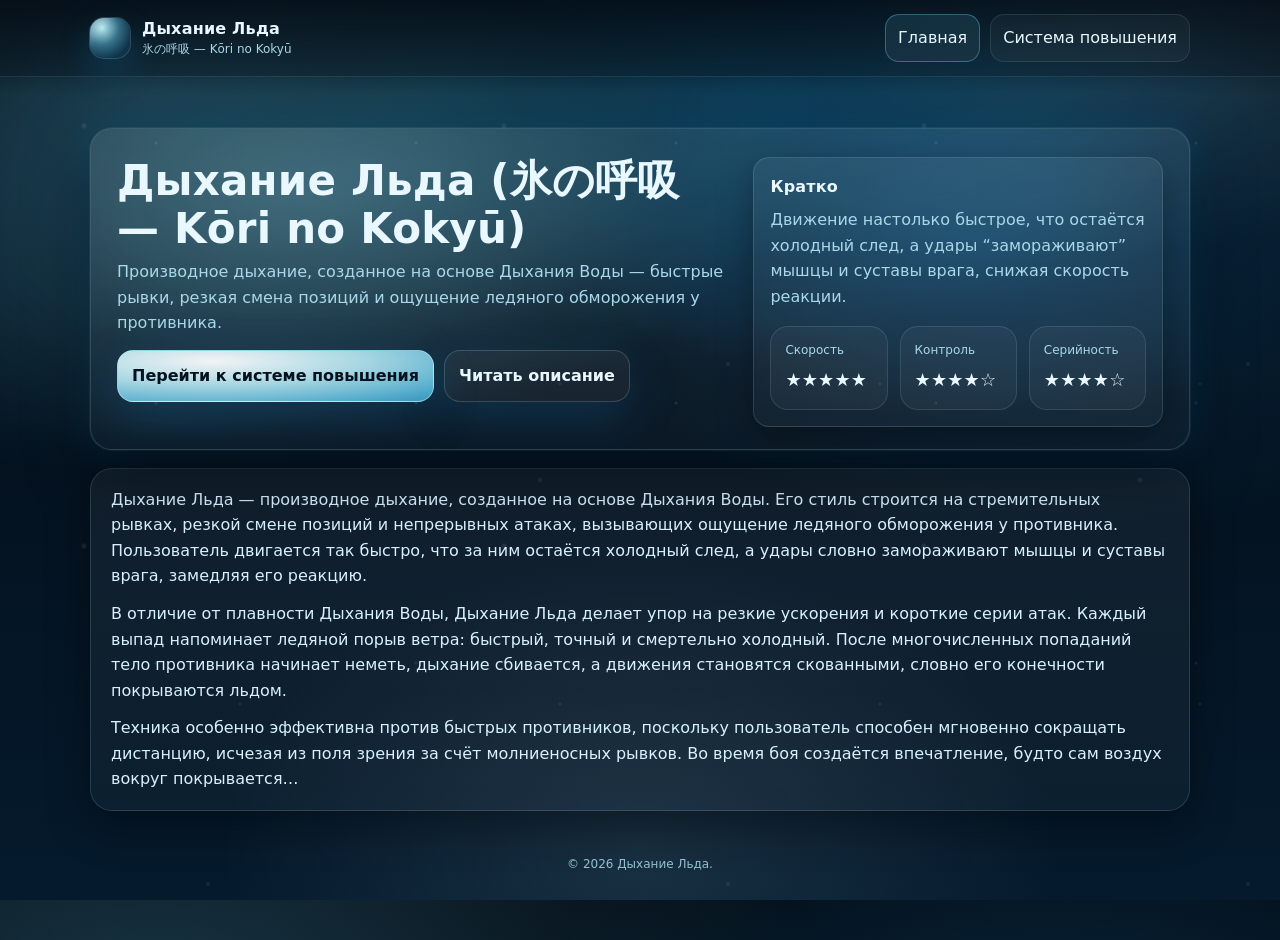
==== index.html @ 289058e8 "Update index.html" ====
<!doctype html>
<html lang="ru">
  <head>
    <meta charset="utf-8" />
    <meta name="viewport" content="width=device-width,initial-scale=1" />
    <title>Дыхание Льда — Главная</title>
    <link rel="stylesheet" href="styles.css" />
  </head>
  <body>
    <div class="aurora" aria-hidden="true"></div>
    <div class="snow" aria-hidden="true"></div>

    <header>
      <div class="nav">
        <div class="brand">
          <div class="brand-mark" aria-hidden="true"></div>
          <div class="brand-text">
            <div class="brand-title">Дыхание Льда</div>
            <div class="brand-sub">氷の呼吸 — Kōri no Kokyū</div>
          </div>
        </div>
        <nav aria-label="Навигация">
          <a class="link active" href="index.html">Главная</a>
          <a class="link" href="upgrade.html">Система повышения</a>
        </nav>
      </div>
    </header>

    <main class="wrap">
      <section class="hero">
        <div class="hero-inner">
          <div>
            <h1>Дыхание Льда (氷の呼吸 — Kōri no Kokyū)</h1>
            <p class="subtitle">
              Производное дыхание, созданное на основе Дыхания Воды — быстрые рывки, резкая смена
              позиций и ощущение ледяного обморожения у противника.
            </p>
            <div class="row">
              <a class="btn" href="upgrade.html">Перейти к системе повышения</a>
              <a class="btn secondary" href="#описание">Читать описание</a>
            </div>
          </div>

          <aside class="card">
            <h2>Кратко</h2>
            <p>
              Движение настолько быстрое, что остаётся холодный след, а удары “замораживают” мышцы и
              суставы врага, снижая скорость реакции.
            </p>
            <div class="grid" aria-label="Статы стиля">
              <div class="stat">
                <div class="k">Скорость</div>
                <div class="v">★★★★★</div>
              </div>
              <div class="stat">
                <div class="k">Контроль</div>
                <div class="v">★★★★☆</div>
              </div>
              <div class="stat">
                <div class="k">Серийность</div>
                <div class="v">★★★★☆</div>
              </div>
            </div>
          </aside>
        </div>
      </section>

      <section id="описание" class="content">
        <article class="prose">
          <p>
            Дыхание Льда — производное дыхание, созданное на основе Дыхания Воды. Его стиль строится
            на стремительных рывках, резкой смене позиций и непрерывных атаках, вызывающих ощущение
            ледяного обморожения у противника. Пользователь двигается так быстро, что за ним
            остаётся холодный след, а удары словно замораживают мышцы и суставы врага, замедляя его
            реакцию.
          </p>
          <p>
            В отличие от плавности Дыхания Воды, Дыхание Льда делает упор на резкие ускорения и
            короткие серии атак. Каждый выпад напоминает ледяной порыв ветра: быстрый, точный и
            смертельно холодный. После многочисленных попаданий тело противника начинает неметь,
            дыхание сбивается, а движения становятся скованными, словно его конечности покрываются
            льдом.
          </p>
          <p>
            Техника особенно эффективна против быстрых противников, поскольку пользователь способен
            мгновенно сокращать дистанцию, исчезая из поля зрения за счёт молниеносных рывков. Во
            время боя создаётся впечатление, будто сам воздух вокруг покрывается…
          </p>
        </article>
      </section>

      <div class="footer">© 2026 Дыхание Льда.</div>
    </main>
  </body>
</html>
---- styles.css ----
:root{
  --bg0:#030a12;
  --bg1:#051a2d;
  --ice0:#bff4ff;
  --ice1:#67d7ff;
  --ice2:#19a7ff;
  --text:#e9f7ff;
  --muted:#a9d8ea;
  --card:rgba(255,255,255,.06);
  --card2:rgba(255,255,255,.10);
  --border:rgba(191,244,255,.20);
  --shadow: 0 18px 60px rgba(0,0,0,.55);
  --glow: 0 0 0 1px rgba(191,244,255,.08), 0 0 38px rgba(25,167,255,.20);
  --radius: 22px;
  --radius2: 16px;
}

*{box-sizing:border-box}
html,body{height:100%}
body{
  margin:0;
  color:var(--text);
  font: 16px/1.6 system-ui, -apple-system, Segoe UI, Roboto, Arial, "Noto Sans", "Liberation Sans", sans-serif;
  background:
    radial-gradient(1200px 700px at 12% 10%, rgba(103,215,255,.20), transparent 55%),
    radial-gradient(900px 600px at 82% 20%, rgba(25,167,255,.18), transparent 60%),
    radial-gradient(700px 500px at 50% 95%, rgba(191,244,255,.10), transparent 60%),
    linear-gradient(180deg, var(--bg0), var(--bg1));
  overflow-x:hidden;
}

.aurora{
  position:fixed;
  inset:-20vh -10vw auto -10vw;
  height:60vh;
  pointer-events:none;
  filter: blur(18px) saturate(1.2);
  opacity:.9;
  background:
    radial-gradient(60% 90% at 30% 60%, rgba(103,215,255,.22), transparent 55%),
    radial-gradient(55% 85% at 60% 55%, rgba(25,167,255,.20), transparent 58%),
    radial-gradient(60% 80% at 85% 45%, rgba(191,244,255,.18), transparent 62%);
  transform: skewY(-8deg);
  animation: drift 12s ease-in-out infinite;
}
@keyframes drift{
  0%,100%{transform:translateY(0) skewY(-8deg)}
  50%{transform:translateY(18px) skewY(-6deg)}
}

.snow{
  position:fixed;
  inset:0;
  pointer-events:none;
  background-image:
    radial-gradient(circle at 20% 30%, rgba(191,244,255,.12) 0 2px, transparent 3px),
    radial-gradient(circle at 75% 20%, rgba(191,244,255,.10) 0 1px, transparent 2px),
    radial-gradient(circle at 40% 70%, rgba(191,244,255,.10) 0 1.5px, transparent 2.5px),
    radial-gradient(circle at 60% 55%, rgba(191,244,255,.12) 0 1px, transparent 2px),
    radial-gradient(circle at 90% 80%, rgba(191,244,255,.10) 0 1.8px, transparent 2.8px);
  background-size: 420px 420px, 320px 320px, 520px 520px, 260px 260px, 600px 600px;
  mix-blend-mode: screen;
  opacity:.75;
  animation: snow 16s linear infinite;
}
@keyframes snow{
  from{background-position: 0 0, 0 0, 0 0, 0 0, 0 0}
  to{background-position: 0 560px, 0 420px, 0 720px, 0 380px, 0 900px}
}

.wrap{
  width:min(1100px, calc(100% - 40px));
  margin:0 auto;
  padding:28px 0 56px;
  position:relative;
}

header{
  position:sticky;
  top:0;
  z-index:10;
  backdrop-filter: blur(14px);
  -webkit-backdrop-filter: blur(14px);
  background: linear-gradient(180deg, rgba(3,10,18,.78), rgba(3,10,18,.35));
  /* Prevent scroll seam artifacts (sticky + blur). */
  transform: translateZ(0);
  will-change: transform;
  backface-visibility: hidden;
  -webkit-backface-visibility: hidden;
  box-shadow: 0 1px 0 rgba(191,244,255,.10);
  border-bottom: none;
  isolation: isolate;
}
header:after{
  content:"";
  position:absolute;
  left:0; right:0; bottom:-18px;
  height:18px;
  background: linear-gradient(180deg, rgba(3,10,18,.20), transparent);
  pointer-events:none;
}
.nav{
  width:min(1100px, calc(100% - 40px));
  margin:0 auto;
  padding:14px 0;
  display:flex;
  align-items:center;
  justify-content:space-between;
  gap:14px;
}
.brand{
  display:flex;
  align-items:center;
  gap:12px;
  min-width: 220px;
}
.brand-mark{
  width:40px;height:40px;
  border-radius:14px;
  background:
    radial-gradient(120% 120% at 30% 25%, rgba(191,244,255,.95), rgba(103,215,255,.45) 35%, rgba(25,167,255,.15) 65%, rgba(255,255,255,.06));
  box-shadow: 0 0 0 1px rgba(191,244,255,.20), 0 14px 35px rgba(25,167,255,.18);
  position:relative;
  overflow:hidden;
}
.brand-mark:after{
  content:"";
  position:absolute;
  inset:-20%;
  background: linear-gradient(110deg, transparent 25%, rgba(255,255,255,.20), transparent 60%);
  transform: translateX(-35%) rotate(18deg);
  animation: sheen 5.2s ease-in-out infinite;
}
@keyframes sheen{
  0%,55%{transform: translateX(-45%) rotate(18deg); opacity:.0}
  65%{opacity:.55}
  90%{transform: translateX(45%) rotate(18deg); opacity:.0}
  100%{opacity:0}
}
.brand-title{
  font-weight: 700;
  letter-spacing:.2px;
}
.brand-sub{
  margin-top:-2px;
  color:var(--muted);
  font-size: 12px;
}
.brand-text{display:flex; flex-direction:column}

nav{
  display:flex;
  align-items:center;
  gap:10px;
  flex-wrap:wrap;
  justify-content:flex-end;
}
.link{
  text-decoration:none;
  color:var(--text);
  padding:10px 12px;
  border-radius: 14px;
  border:1px solid rgba(191,244,255,.10);
  background: rgba(255,255,255,.04);
  box-shadow: 0 0 0 0 rgba(25,167,255,0);
  transition: transform .15s ease, background .15s ease, border-color .15s ease, box-shadow .15s ease;
}
.link:hover{
  transform: translateY(-1px);
  border-color: rgba(191,244,255,.25);
  background: rgba(255,255,255,.06);
  box-shadow: 0 0 0 1px rgba(191,244,255,.08), 0 16px 40px rgba(25,167,255,.14);
}
.link.active{
  border-color: rgba(103,215,255,.35);
  background: linear-gradient(180deg, rgba(103,215,255,.12), rgba(255,255,255,.05));
}

.hero{
  margin-top:24px;
  border:1px solid rgba(191,244,255,.14);
  background: linear-gradient(180deg, rgba(255,255,255,.07), rgba(255,255,255,.03));
  border-radius: var(--radius);
  box-shadow: var(--shadow), var(--glow);
  overflow:hidden;
  position:relative;
}
.hero:before{
  content:"";
  position:absolute;
  inset:-2px;
  background:
    radial-gradient(700px 300px at 18% 20%, rgba(191,244,255,.14), transparent 55%),
    radial-gradient(650px 300px at 80% 35%, rgba(25,167,255,.16), transparent 60%);
  pointer-events:none;
}
.hero-inner{
  position:relative;
  padding: 28px 26px 22px;
  display:grid;
  grid-template-columns: 1.2fr .8fr;
  gap:22px;
  align-items:start;
}
@media (max-width: 920px){
  .hero-inner{grid-template-columns: 1fr; }
}

h1{
  margin:0 0 6px;
  line-height:1.15;
  font-size: clamp(24px, 2.4vw + 14px, 42px);
  letter-spacing:.2px;
}
.subtitle{
  color:var(--muted);
  margin:0 0 14px;
}
.chips{display:flex; gap:8px; flex-wrap:wrap; margin: 12px 0 0}
.chip{
  border:1px solid rgba(191,244,255,.18);
  background: rgba(255,255,255,.04);
  color: var(--muted);
  padding:7px 10px;
  border-radius: 999px;
  font-size: 12px;
}

.card{
  border:1px solid rgba(191,244,255,.14);
  background: linear-gradient(180deg, rgba(255,255,255,.06), rgba(255,255,255,.03));
  border-radius: var(--radius2);
  padding: 16px;
  box-shadow: 0 12px 35px rgba(0,0,0,.35);
}
.card h2{
  margin: 0 0 8px;
  font-size: 16px;
  letter-spacing:.2px;
}
.card p{margin:0; color:var(--muted)}

.content{
  margin-top:18px;
  display:grid;
  grid-template-columns: 1fr;
  gap: 14px;
}
.prose{
  padding: 18px 20px;
  border-radius: var(--radius);
  border: 1px solid rgba(191,244,255,.14);
  background: linear-gradient(180deg, rgba(255,255,255,.06), rgba(255,255,255,.03));
  box-shadow: 0 14px 44px rgba(0,0,0,.40);
}
.prose p{
  margin: 0 0 12px;
  color: #d7f1ff;
}
.prose p:last-child{margin-bottom:0}

.grid{
  margin-top:16px;
  display:grid;
  grid-template-columns: repeat(3, 1fr);
  gap: 12px;
}
@media (max-width: 900px){
  .grid{grid-template-columns:1fr;}
}

.stat{
  padding: 14px 14px;
  border-radius: 18px;
  border:1px solid rgba(191,244,255,.12);
  background: rgba(255,255,255,.04);
}
.stat .k{
  color:var(--muted);
  font-size: 12px;
}
.stat .v{
  margin-top:6px;
  font-size: 18px;
  font-weight: 700;
  letter-spacing:.2px;
}

.btn{
  display:inline-flex;
  align-items:center;
  justify-content:center;
  gap:10px;
  text-decoration:none;
  color: #04121f;
  font-weight: 700;
  padding: 12px 14px;
  border-radius: 16px;
  background:
    radial-gradient(140% 140% at 30% 20%, rgba(255,255,255,.95), rgba(191,244,255,.85) 35%, rgba(103,215,255,.75) 65%, rgba(25,167,255,.55));
  border:1px solid rgba(191,244,255,.50);
  box-shadow: 0 16px 50px rgba(25,167,255,.18);
  transition: transform .15s ease, filter .15s ease;
}
.btn:hover{transform: translateY(-1px); filter: brightness(1.02)}
.btn:active{transform: translateY(0)}
.btn.secondary{
  color: var(--text);
  font-weight: 600;
  background: rgba(255,255,255,.05);
  border: 1px solid rgba(191,244,255,.18);
}

.row{
  margin-top: 14px;
  display:flex;
  gap:10px;
  flex-wrap:wrap;
}

.footer{
  margin-top: 26px;
  color: rgba(169,216,234,.85);
  font-size: 12px;
  text-align:center;
  padding: 18px 0 10px;
}

/* Upgrade page */
.levels{
  margin-top: 16px;
  display:grid;
  grid-template-columns: repeat(2, 1fr);
  gap: 12px;
}
@media (max-width: 900px){ .levels{grid-template-columns:1fr;} }

.level{
  padding: 16px;
  border-radius: var(--radius);
  border: 1px solid rgba(191,244,255,.14);
  background: linear-gradient(180deg, rgba(255,255,255,.06), rgba(255,255,255,.03));
  box-shadow: 0 14px 44px rgba(0,0,0,.36);
  position:relative;
  overflow:hidden;
}
.level:before{
  content:"";
  position:absolute;
  inset:-2px;
  background: radial-gradient(420px 220px at 20% 0%, rgba(191,244,255,.14), transparent 60%);
  pointer-events:none;
}
.level .top{
  position:relative;
  display:flex;
  align-items:baseline;
  justify-content:space-between;
  gap:10px;
}
.badge{
  font-size: 12px;
  color: var(--muted);
  border:1px solid rgba(191,244,255,.18);
  background: rgba(255,255,255,.04);
  padding: 6px 10px;
  border-radius: 999px;
}
.level h3{
  position:relative;
  margin: 10px 0 6px;
  font-size: 18px;
}
.level ul{
  position:relative;
  margin: 0;
  padding-left: 18px;
  color: #d7f1ff;
}
.level li{margin: 6px 0}
.hint{
  margin-top: 10px;
  color: var(--muted);
  font-size: 12px;
  position:relative;
}
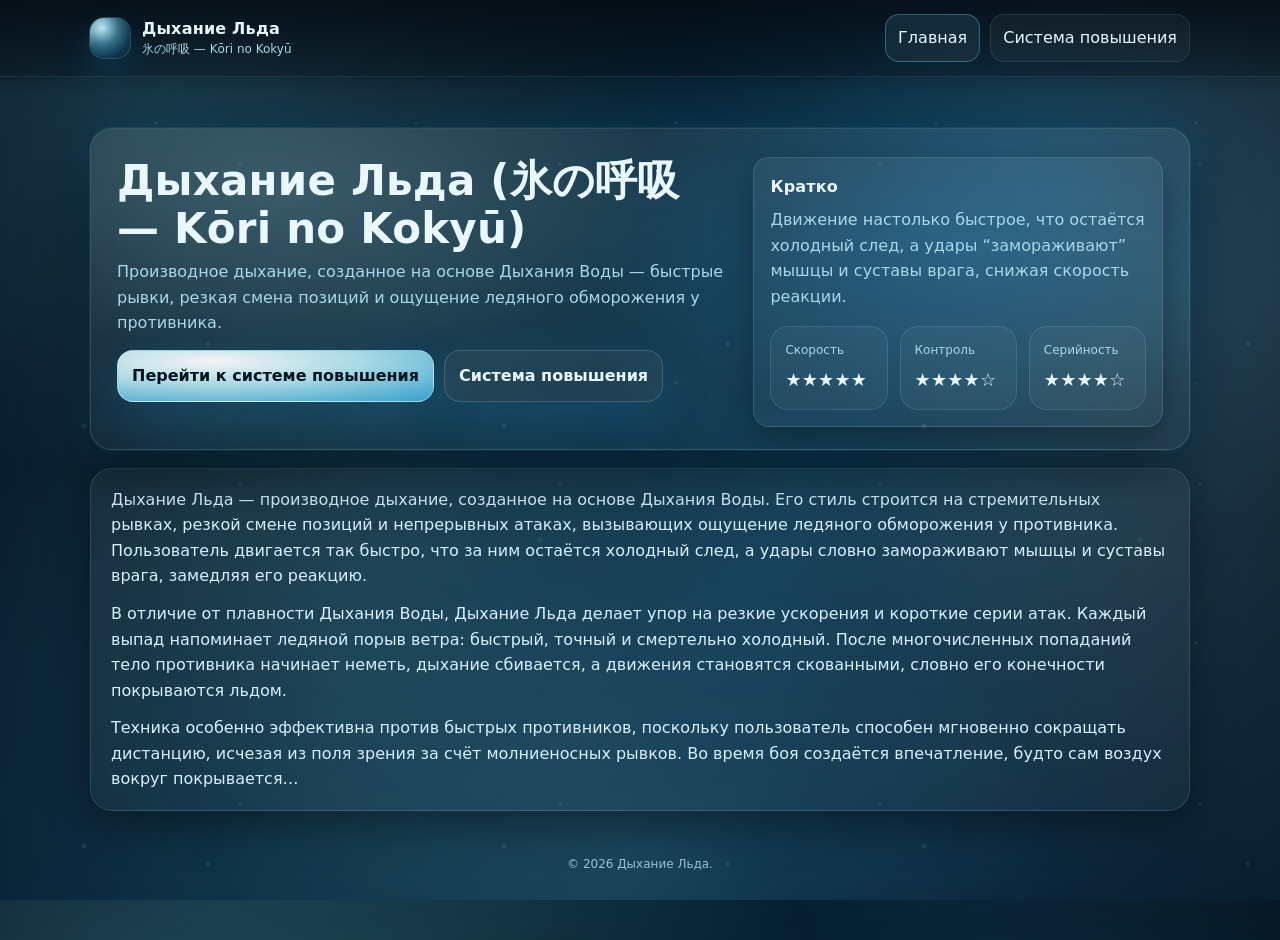
==== commit ee90e0fc: "Update index.html" ====
--- a/index.html
+++ b/index.html
@@ -37,7 +37,7 @@
             </p>
             <div class="row">
               <a class="btn" href="upgrade.html">Перейти к системе повышения</a>
-              <a class="btn secondary" href="#описание">Читать описание</a>
+              <a class="btn secondary" href="upgrade.html">Система повышения</a>
             </div>
           </div>
 
--- a/styles.css
+++ b/styles.css
@@ -31,8 +31,7 @@
 
 .aurora{
   position:fixed;
-  inset:-20vh -10vw auto -10vw;
-  height:60vh;
+  inset:-35vh -10vw -35vh -10vw;
   pointer-events:none;
   filter: blur(18px) saturate(1.2);
   opacity:.9;
@@ -42,6 +41,9 @@
     radial-gradient(60% 80% at 85% 45%, rgba(191,244,255,.18), transparent 62%);
   transform: skewY(-8deg);
   animation: drift 12s ease-in-out infinite;
+  /* Fade edges to avoid visible seam line */
+  -webkit-mask-image: linear-gradient(180deg, transparent, #000 20%, #000 80%, transparent);
+  mask-image: linear-gradient(180deg, transparent, #000 20%, #000 80%, transparent);
 }
 @keyframes drift{
   0%,100%{transform:translateY(0) skewY(-8deg)}
@@ -52,6 +54,17 @@
   position:fixed;
   inset:0;
   pointer-events:none;
+  overflow:hidden;
+  mix-blend-mode: screen;
+  opacity:.75;
+  transform: translateZ(0);
+  will-change: transform;
+}
+.snow:before{
+  content:"";
+  position:absolute;
+  left:0; right:0; top:-60%;
+  height:220%;
   background-image:
     radial-gradient(circle at 20% 30%, rgba(191,244,255,.12) 0 2px, transparent 3px),
     radial-gradient(circle at 75% 20%, rgba(191,244,255,.10) 0 1px, transparent 2px),
@@ -59,13 +72,14 @@
     radial-gradient(circle at 60% 55%, rgba(191,244,255,.12) 0 1px, transparent 2px),
     radial-gradient(circle at 90% 80%, rgba(191,244,255,.10) 0 1.8px, transparent 2.8px);
   background-size: 420px 420px, 320px 320px, 520px 520px, 260px 260px, 600px 600px;
-  mix-blend-mode: screen;
-  opacity:.75;
-  animation: snow 16s linear infinite;
-}
-@keyframes snow{
-  from{background-position: 0 0, 0 0, 0 0, 0 0, 0 0}
-  to{background-position: 0 560px, 0 420px, 0 720px, 0 380px, 0 900px}
+  background-repeat: repeat;
+  transform: translate3d(0, 0, 0);
+  will-change: transform;
+  animation: snowMove 16s linear infinite;
+}
+@keyframes snowMove{
+  from{transform: translate3d(0, 0, 0)}
+  to{transform: translate3d(0, 30%, 0)}
 }
 
 .wrap{
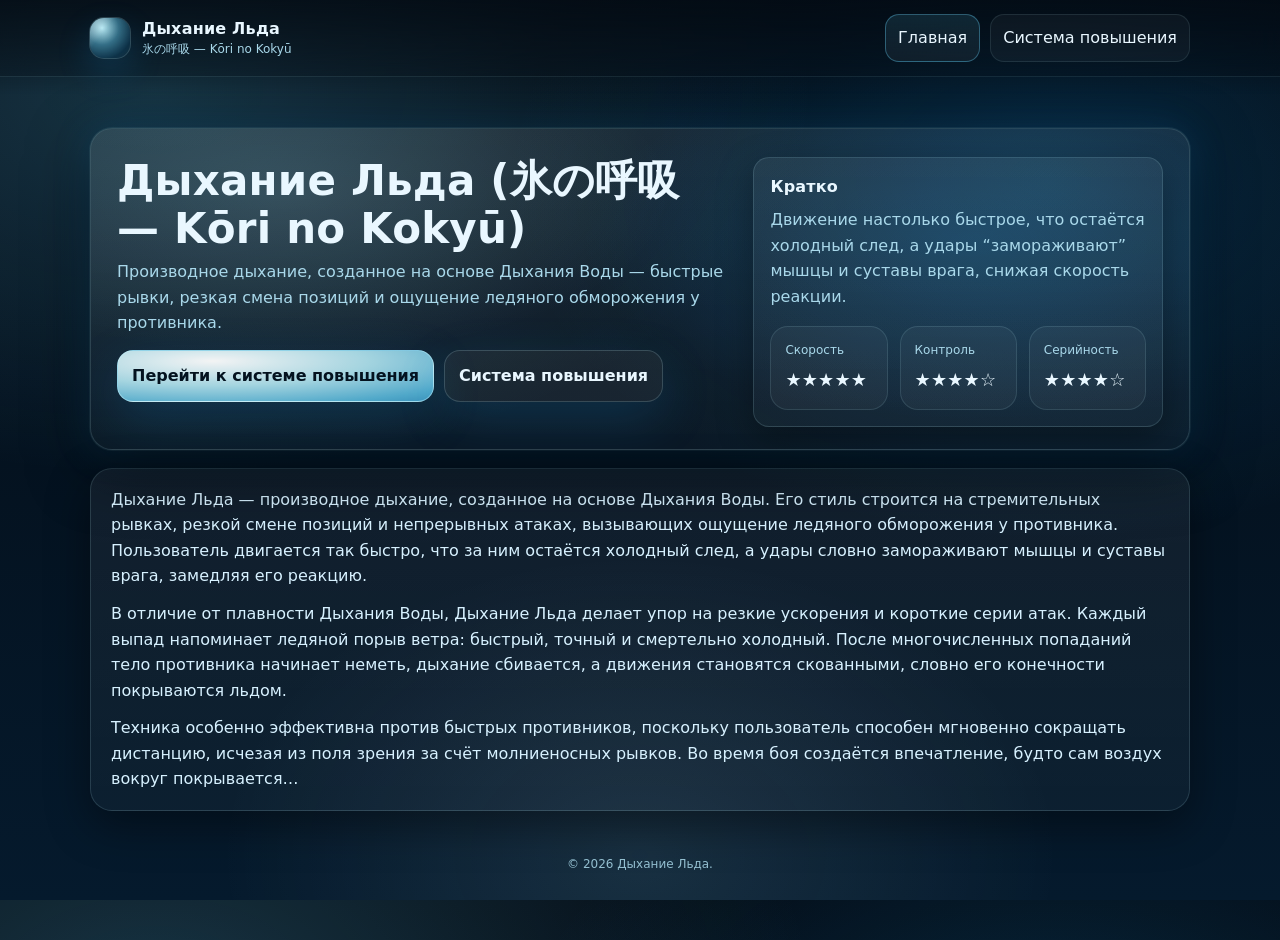
==== commit 09634744: "Update index.html" ====
--- a/index.html
+++ b/index.html
@@ -7,9 +7,6 @@
     <link rel="stylesheet" href="styles.css" />
   </head>
   <body>
-    <div class="aurora" aria-hidden="true"></div>
-    <div class="snow" aria-hidden="true"></div>
-
     <header>
       <div class="nav">
         <div class="brand">
--- a/styles.css
+++ b/styles.css
@@ -41,9 +41,8 @@
     radial-gradient(60% 80% at 85% 45%, rgba(191,244,255,.18), transparent 62%);
   transform: skewY(-8deg);
   animation: drift 12s ease-in-out infinite;
-  /* Fade edges to avoid visible seam line */
-  -webkit-mask-image: linear-gradient(180deg, transparent, #000 20%, #000 80%, transparent);
-  mask-image: linear-gradient(180deg, transparent, #000 20%, #000 80%, transparent);
+  transform: translateZ(0) skewY(-8deg);
+  will-change: transform;
 }
 @keyframes drift{
   0%,100%{transform:translateY(0) skewY(-8deg)}
@@ -55,8 +54,9 @@
   inset:0;
   pointer-events:none;
   overflow:hidden;
-  mix-blend-mode: screen;
-  opacity:.75;
+  /* Avoid blend-mode seams on some GPUs/browsers */
+  mix-blend-mode: normal;
+  opacity:.55;
   transform: translateZ(0);
   will-change: transform;
 }
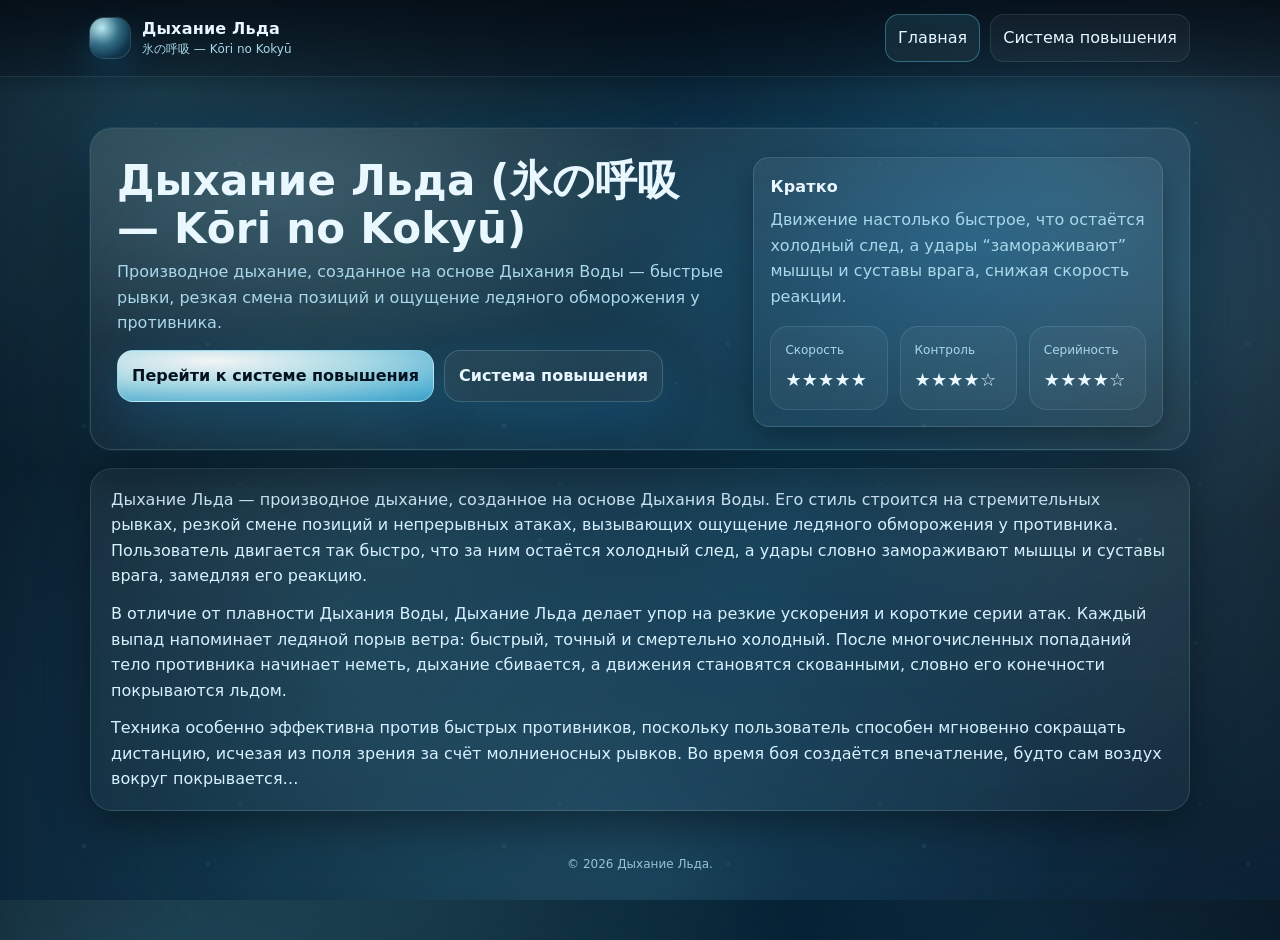
==== commit 4a1ea190: "Update index.html" ====
--- a/index.html
+++ b/index.html
@@ -7,6 +7,9 @@
     <link rel="stylesheet" href="styles.css" />
   </head>
   <body>
+    <div class="aurora" aria-hidden="true"></div>
+    <div class="snow" aria-hidden="true"></div>
+
     <header>
       <div class="nav">
         <div class="brand">
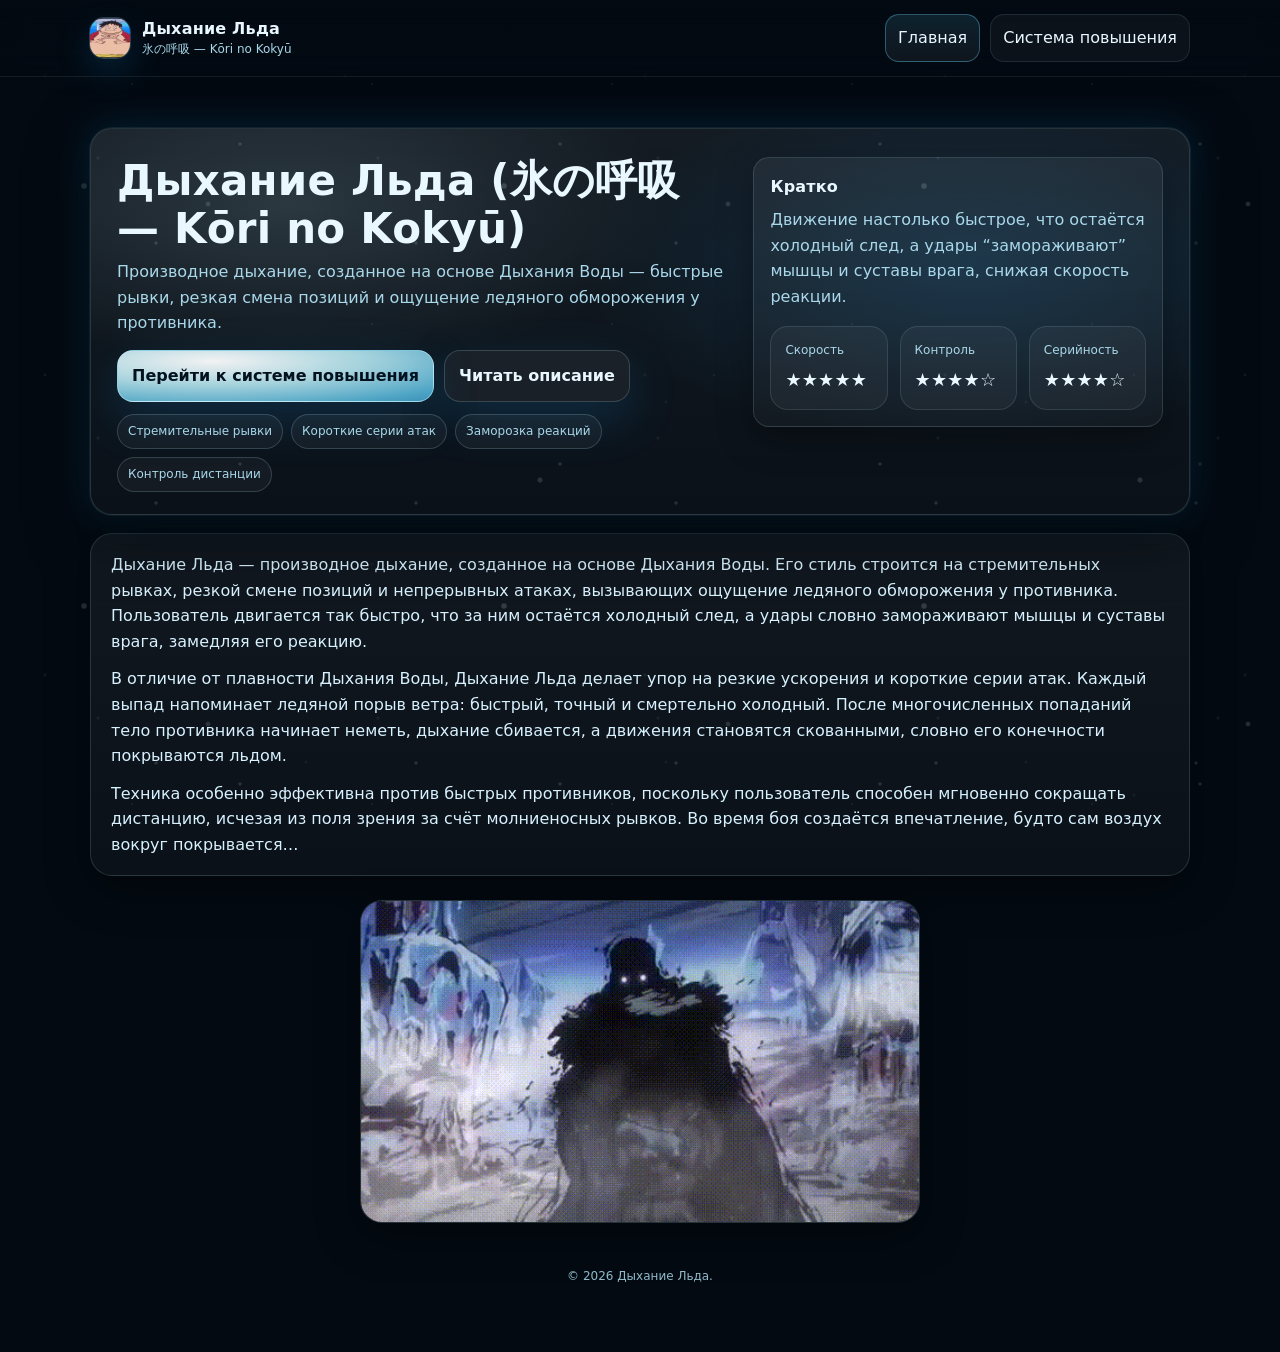
==== commit 8dbc7329: "Update index.html" ====
--- a/index.html
+++ b/index.html
@@ -13,7 +13,7 @@
     <header>
       <div class="nav">
         <div class="brand">
-          <div class="brand-mark" aria-hidden="true"></div>
+          <img class="brand-mark" src="luffy-hungry.gif" alt="Логотип" />
           <div class="brand-text">
             <div class="brand-title">Дыхание Льда</div>
             <div class="brand-sub">氷の呼吸 — Kōri no Kokyū</div>
@@ -37,7 +37,13 @@
             </p>
             <div class="row">
               <a class="btn" href="upgrade.html">Перейти к системе повышения</a>
-              <a class="btn secondary" href="upgrade.html">Система повышения</a>
+              <a class="btn secondary" href="#описание">Читать описание</a>
+            </div>
+            <div class="chips" aria-label="Ключевые особенности">
+              <span class="chip">Стремительные рывки</span>
+              <span class="chip">Короткие серии атак</span>
+              <span class="chip">Заморозка реакций</span>
+              <span class="chip">Контроль дистанции</span>
             </div>
           </div>
 
@@ -89,6 +95,10 @@
         </article>
       </section>
 
+      <section class="center-gif" aria-label="Анимация">
+        <img class="center-gif-img" src="lsyBOX8TTvo6jJkT.gif" alt="Анимация" />
+      </section>
+
       <div class="footer">© 2026 Дыхание Льда.</div>
     </main>
   </body>
--- a/styles.css
+++ b/styles.css
@@ -21,28 +21,22 @@
   margin:0;
   color:var(--text);
   font: 16px/1.6 system-ui, -apple-system, Segoe UI, Roboto, Arial, "Noto Sans", "Liberation Sans", sans-serif;
-  background:
-    radial-gradient(1200px 700px at 12% 10%, rgba(103,215,255,.20), transparent 55%),
-    radial-gradient(900px 600px at 82% 20%, rgba(25,167,255,.18), transparent 60%),
-    radial-gradient(700px 500px at 50% 95%, rgba(191,244,255,.10), transparent 60%),
-    linear-gradient(180deg, var(--bg0), var(--bg1));
+  /* Uniform background to avoid visible shade seams */
+  background: var(--bg0);
   overflow-x:hidden;
 }
 
 .aurora{
   position:fixed;
-  inset:-35vh -10vw -35vh -10vw;
+  inset:0;
   pointer-events:none;
-  filter: blur(18px) saturate(1.2);
-  opacity:.9;
-  background:
-    radial-gradient(60% 90% at 30% 60%, rgba(103,215,255,.22), transparent 55%),
-    radial-gradient(55% 85% at 60% 55%, rgba(25,167,255,.20), transparent 58%),
-    radial-gradient(60% 80% at 85% 45%, rgba(191,244,255,.18), transparent 62%);
-  transform: skewY(-8deg);
-  animation: drift 12s ease-in-out infinite;
-  transform: translateZ(0) skewY(-8deg);
-  will-change: transform;
+  /* Hard mode: no blur/filter to avoid scroll seams */
+  filter: none;
+  /* Keep aurora disabled to ensure perfectly uniform tone */
+  opacity:0;
+  background:none;
+  transform: translateZ(0);
+  will-change: opacity;
 }
 @keyframes drift{
   0%,100%{transform:translateY(0) skewY(-8deg)}
@@ -54,32 +48,50 @@
   inset:0;
   pointer-events:none;
   overflow:hidden;
-  /* Avoid blend-mode seams on some GPUs/browsers */
   mix-blend-mode: normal;
   opacity:.55;
   transform: translateZ(0);
   will-change: transform;
 }
-.snow:before{
+.snow:before,
+.snow:after{
   content:"";
   position:absolute;
-  left:0; right:0; top:-60%;
-  height:220%;
+  left:0; right:0;
+  /* Overscan by exact pixels, animate in exact pixels (no % rounding seams) */
+  top:-1200px;
+  height: calc(100% + 1200px);
   background-image:
-    radial-gradient(circle at 20% 30%, rgba(191,244,255,.12) 0 2px, transparent 3px),
-    radial-gradient(circle at 75% 20%, rgba(191,244,255,.10) 0 1px, transparent 2px),
-    radial-gradient(circle at 40% 70%, rgba(191,244,255,.10) 0 1.5px, transparent 2.5px),
-    radial-gradient(circle at 60% 55%, rgba(191,244,255,.12) 0 1px, transparent 2px),
-    radial-gradient(circle at 90% 80%, rgba(191,244,255,.10) 0 1.8px, transparent 2.8px);
+    radial-gradient(circle at 20% 30%, rgba(233,247,255,.30) 0 2.2px, transparent 3.4px),
+    radial-gradient(circle at 75% 20%, rgba(233,247,255,.24) 0 1.2px, transparent 2.2px),
+    radial-gradient(circle at 40% 70%, rgba(233,247,255,.26) 0 1.8px, transparent 2.9px),
+    radial-gradient(circle at 60% 55%, rgba(233,247,255,.24) 0 1.2px, transparent 2.2px),
+    radial-gradient(circle at 90% 80%, rgba(233,247,255,.26) 0 2.0px, transparent 3.1px);
   background-size: 420px 420px, 320px 320px, 520px 520px, 260px 260px, 600px 600px;
   background-repeat: repeat;
   transform: translate3d(0, 0, 0);
   will-change: transform;
-  animation: snowMove 16s linear infinite;
-}
-@keyframes snowMove{
+  animation: snowMoveA 22s linear infinite;
+}
+.snow:after{
+  opacity:.65;
+  filter: none;
+  animation: snowMoveB 30s linear infinite;
+  background-image:
+    radial-gradient(circle at 15% 25%, rgba(233,247,255,.18) 0 1.1px, transparent 2px),
+    radial-gradient(circle at 55% 35%, rgba(233,247,255,.16) 0 0.9px, transparent 1.8px),
+    radial-gradient(circle at 85% 45%, rgba(233,247,255,.16) 0 1.0px, transparent 1.9px),
+    radial-gradient(circle at 35% 85%, rgba(233,247,255,.18) 0 1.2px, transparent 2.1px),
+    radial-gradient(circle at 70% 75%, rgba(233,247,255,.16) 0 0.9px, transparent 1.8px);
+  background-size: 300px 300px, 240px 240px, 360px 360px, 280px 280px, 420px 420px;
+}
+@keyframes snowMoveA{
   from{transform: translate3d(0, 0, 0)}
-  to{transform: translate3d(0, 30%, 0)}
+  to{transform: translate3d(0, 800px, 0)}
+}
+@keyframes snowMoveB{
+  from{transform: translate3d(0, -400px, 0)}
+  to{transform: translate3d(0, 1200px, 0)}
 }
 
 .wrap{
@@ -131,26 +143,14 @@
 .brand-mark{
   width:40px;height:40px;
   border-radius:14px;
-  background:
-    radial-gradient(120% 120% at 30% 25%, rgba(191,244,255,.95), rgba(103,215,255,.45) 35%, rgba(25,167,255,.15) 65%, rgba(255,255,255,.06));
+  display:block;
+  object-fit: cover;
+  background: rgba(255,255,255,.06);
   box-shadow: 0 0 0 1px rgba(191,244,255,.20), 0 14px 35px rgba(25,167,255,.18);
   position:relative;
   overflow:hidden;
 }
-.brand-mark:after{
-  content:"";
-  position:absolute;
-  inset:-20%;
-  background: linear-gradient(110deg, transparent 25%, rgba(255,255,255,.20), transparent 60%);
-  transform: translateX(-35%) rotate(18deg);
-  animation: sheen 5.2s ease-in-out infinite;
-}
-@keyframes sheen{
-  0%,55%{transform: translateX(-45%) rotate(18deg); opacity:.0}
-  65%{opacity:.55}
-  90%{transform: translateX(45%) rotate(18deg); opacity:.0}
-  100%{opacity:0}
-}
+.brand-mark{image-rendering:auto}
 .brand-title{
   font-weight: 700;
   letter-spacing:.2px;
@@ -340,6 +340,23 @@
   padding: 18px 0 10px;
 }
 
+/* Main page center GIF */
+.center-gif{
+  margin-top: 18px;
+  display:flex;
+  justify-content:center;
+  padding: 6px 0 0;
+}
+.center-gif-img{
+  width: min(560px, 100%);
+  height: auto;
+  display:block;
+  border-radius: var(--radius);
+  border: 1px solid rgba(191,244,255,.14);
+  background: rgba(255,255,255,.03);
+  box-shadow: 0 14px 44px rgba(0,0,0,.40);
+}
+
 /* Upgrade page */
 .levels{
   margin-top: 16px;
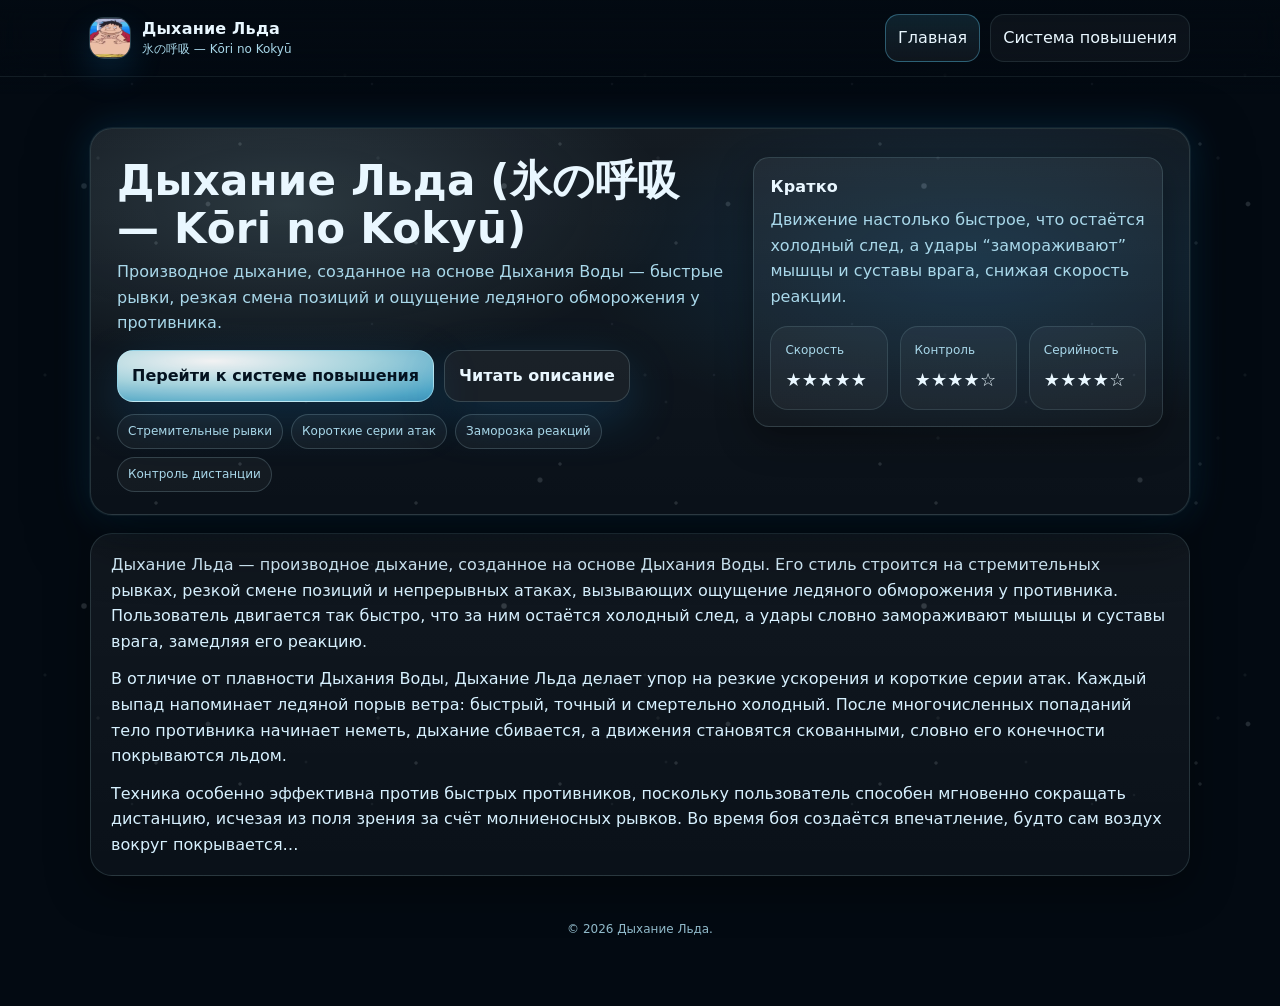
==== commit 0a6c2d56: "Update index.html" ====
--- a/index.html
+++ b/index.html
@@ -95,10 +95,6 @@
         </article>
       </section>
 
-      <section class="center-gif" aria-label="Анимация">
-        <img class="center-gif-img" src="lsyBOX8TTvo6jJkT.gif" alt="Анимация" />
-      </section>
-
       <div class="footer">© 2026 Дыхание Льда.</div>
     </main>
   </body>
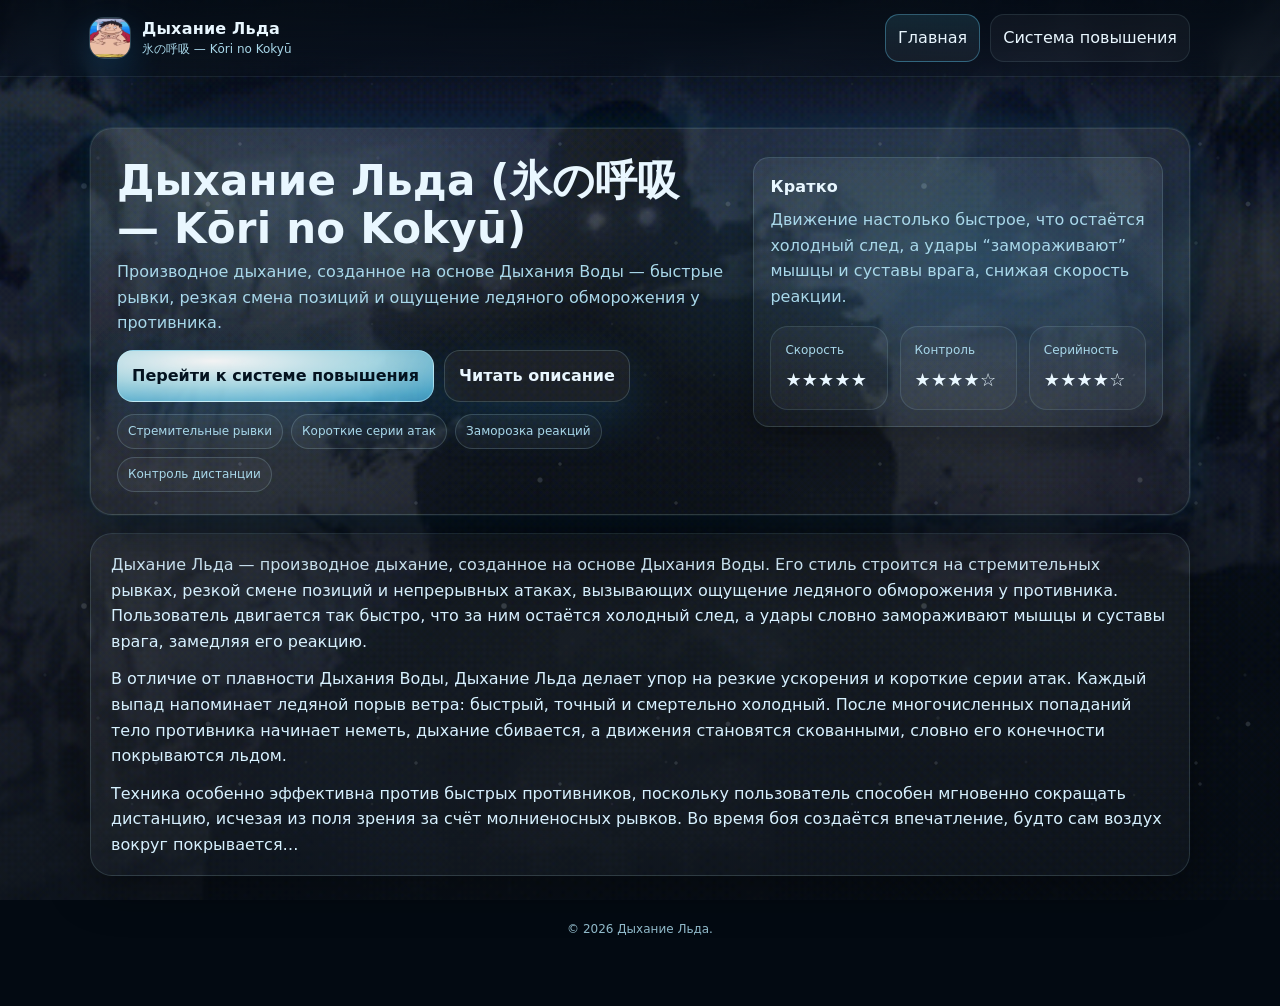
==== commit 498cc39a: "Update index.html" ====
--- a/index.html
+++ b/index.html
@@ -6,7 +6,7 @@
     <title>Дыхание Льда — Главная</title>
     <link rel="stylesheet" href="styles.css" />
   </head>
-  <body>
+  <body class="home">
     <div class="aurora" aria-hidden="true"></div>
     <div class="snow" aria-hidden="true"></div>
 
--- a/styles.css
+++ b/styles.css
@@ -22,8 +22,19 @@
   color:var(--text);
   font: 16px/1.6 system-ui, -apple-system, Segoe UI, Roboto, Arial, "Noto Sans", "Liberation Sans", sans-serif;
   /* Uniform background to avoid visible shade seams */
-  background: var(--bg0);
+  background-color: var(--bg0);
+  background-image: none;
   overflow-x:hidden;
+}
+
+/* Main page background GIF (do not use on upgrade page) */
+body.home{
+  background-image:
+    linear-gradient(180deg, rgba(3,10,18,.78), rgba(3,10,18,.92)),
+    url("lsyBOX8TTvo6jJkT.gif");
+  background-repeat: no-repeat, no-repeat;
+  background-position: center top, center top;
+  background-size: cover, cover;
 }
 
 .aurora{
@@ -340,23 +351,6 @@
   padding: 18px 0 10px;
 }
 
-/* Main page center GIF */
-.center-gif{
-  margin-top: 18px;
-  display:flex;
-  justify-content:center;
-  padding: 6px 0 0;
-}
-.center-gif-img{
-  width: min(560px, 100%);
-  height: auto;
-  display:block;
-  border-radius: var(--radius);
-  border: 1px solid rgba(191,244,255,.14);
-  background: rgba(255,255,255,.03);
-  box-shadow: 0 14px 44px rgba(0,0,0,.40);
-}
-
 /* Upgrade page */
 .levels{
   margin-top: 16px;
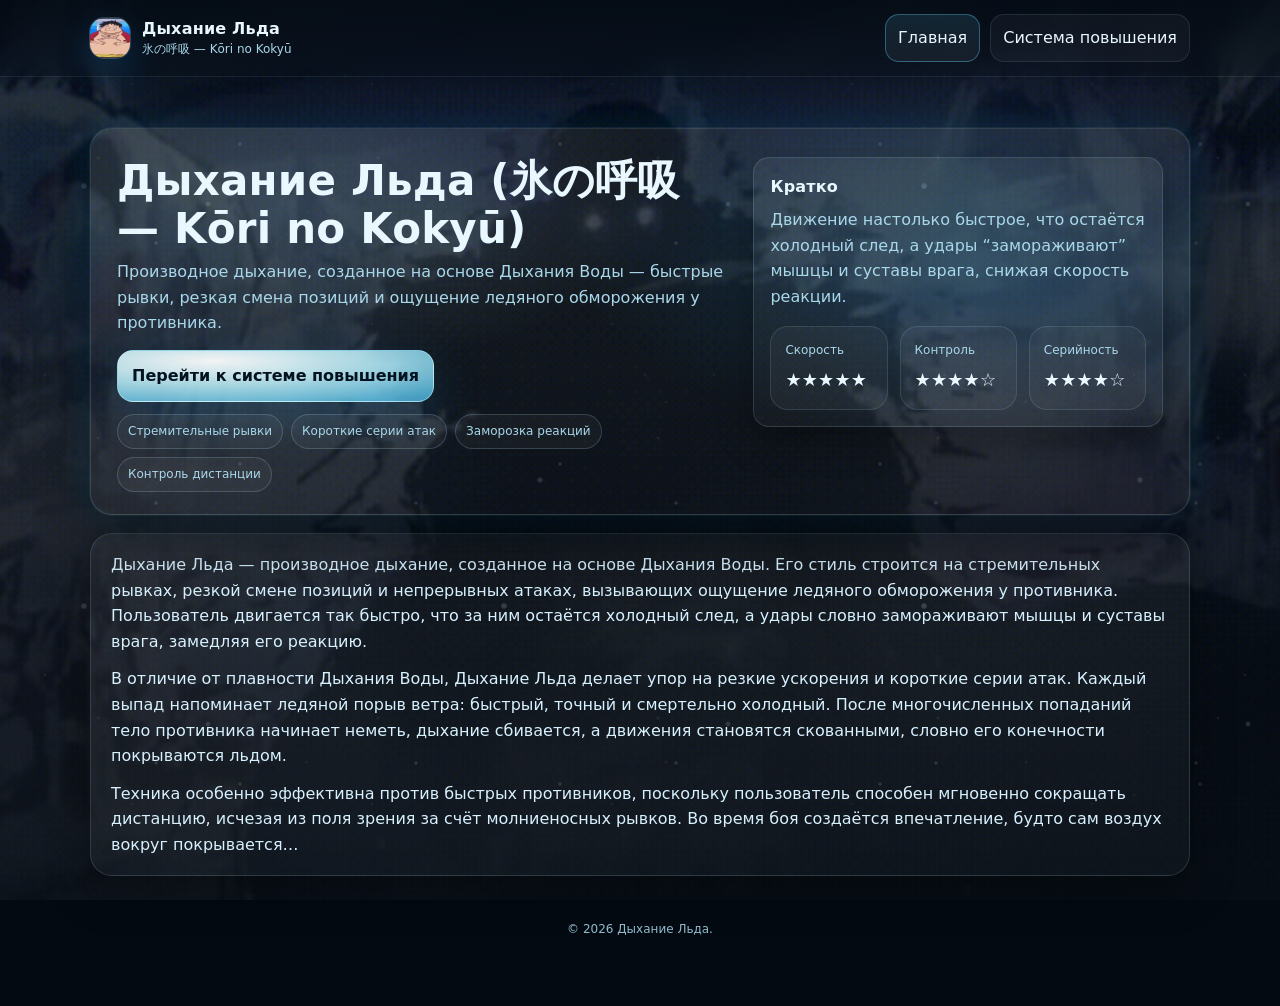
==== commit 70a9da37: "Update index.html" ====
--- a/index.html
+++ b/index.html
@@ -37,7 +37,6 @@
             </p>
             <div class="row">
               <a class="btn" href="upgrade.html">Перейти к системе повышения</a>
-              <a class="btn secondary" href="#описание">Читать описание</a>
             </div>
             <div class="chips" aria-label="Ключевые особенности">
               <span class="chip">Стремительные рывки</span>
